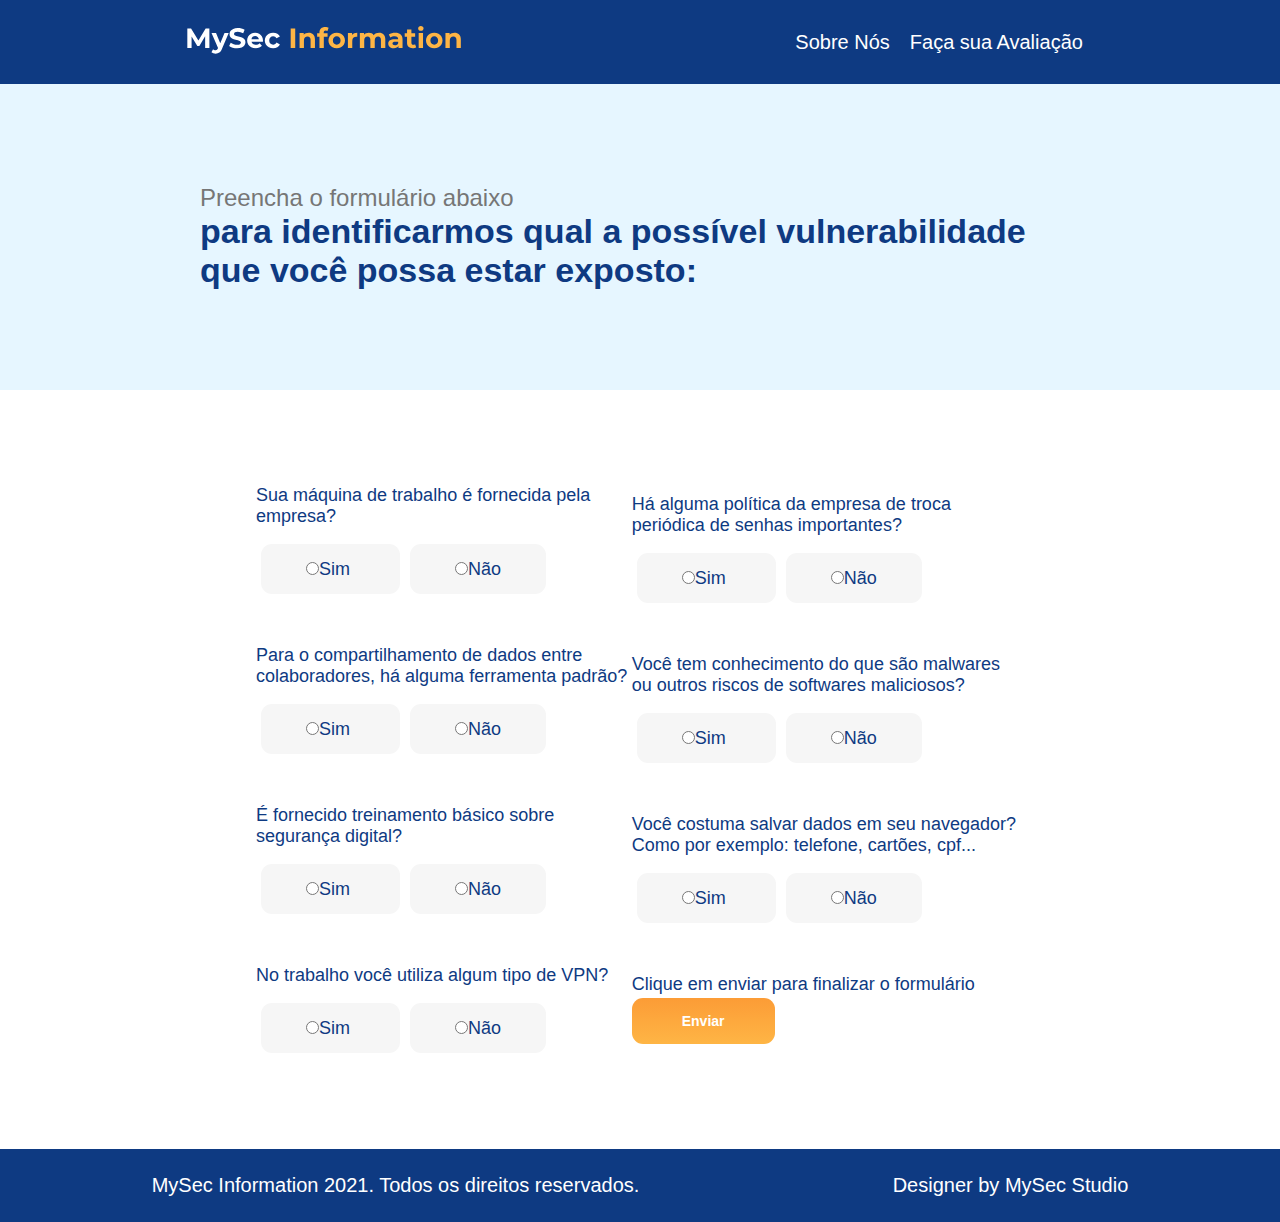
==== pages/avaliacao.html @ f7ecad49 "Add files via upload" ====
<!DOCTYPE html>
<html lang="en">
<head>
    <meta charset="UTF-8">
    <meta name="viewport" content="width=device-width, initial-scale=1.0">
    

    <link rel="stylesheet" href="../style.css">

    <script src="../scripts/formulario.js"></script>

    <title>Avaliação | MySec Information</title>
</head>
<body>
    <section class="header">
        <nav class="headerItens">
            <li>
                <img class="logo" src="/images/MySec Information.svg" alt="MySec Information Logo">
            </li>
            <ul class="headerItensMenu">
                <li><a href="../index.html">Sobre Nós</a></li>
                <li><a href="./avaliacao.html">Faça sua Avaliação</a></li>
            </ul>
        </nav>
    </section> 

    <section class="formContent">
        <div class="formContentParagrafo">
            <p>Preencha o formulário abaixo <br>
                <span class="textoMaior">para identificarmos qual a possível vulnerabilidade que você possa estar exposto:</span></p>
        </div>
    </section>

    <form method="post" class="form" id="formulario-avaliacao">
        <div class="formCols">
            <div class="formCol1">
                <!-- <div class="formDadosNome">
                    <label for="nome">Nome</label> <br>
                    <input type="text" id="nome" placeholder="Nome Sobrenome" />
                </div> -->


                <div class="pg pergunta1">
                    <p>Sua máquina de trabalho é fornecida pela empresa?</p>
                    <div class="botoesForm">
                        <label class="btn btnSim" for="sim1">
                            <input class="sim" type="radio" name="pergunta1" id="sim1" value="sim"  />Sim
                        </label>

                        <label class="btn btnNao" for="nao1">
                            <input class="nao" type="radio" name="pergunta1" id="nao1" value="nao" />Não
                        </label>
                    </div>
                </div>


                <div class="pg pergunta2">
                    <p>Para o compartilhamento de dados entre colaboradores, há alguma ferramenta padrão?</p>
                    <div class="botoesForm">
                        <label class="btn btnSim" for="sim2">
                            <input class="sim" type="radio" name="pergunta2" id="sim2" value="sim"  />Sim
                        </label>

                        <label class="btn btnNao" for="nao2">
                            <input class="nao" type="radio" name="pergunta2" id="nao2" value="nao" />Não
                        </label>
                    </div>
                </div>


                <div class="pg pergunta3">
                    <p>É fornecido treinamento básico sobre segurança digital?</p>
                    <div class="botoesForm">
                        <label class="btn btnSim" for="sim3">
                            <input class="sim" type="radio" name="pergunta3" id="sim3" value="sim"  />Sim
                        </label>

                        <label class="btn btnNao" for="nao3">
                            <input class="nao" type="radio" name="pergunta3" id="nao3" value="nao" />Não
                        </label>
                    </div>
                </div>


                <div class="pg pergunta4">
                    <p>No trabalho você utiliza algum tipo de VPN?</p>
                    <div class="botoesForm">
                        <label class="btn btnSim" for="sim4">
                            <input class="sim" type="radio" name="pergunta4" id="sim4" value="sim" />Sim
                        </label>

                        <label class="btn btnNao" for="nao4">
                            <input class="nao" type="radio" name="pergunta4" id="nao4" value="nao" />Não
                        </label>
                    </div>
                </div>
            </div>


            <div class="formCol2">
                <!-- <div class="formDadosEmail">
                    <label for="email">Email</label> <br>
                    <input type="email" id="email" placeholder="your@email.com" />
                </div> -->

                <div class="pg pergunta5">
                    <p>Há alguma política da empresa de troca periódica de senhas importantes?</p>
                    <div class="botoesForm">
                        <label class="btn btnSim" for="sim5">
                            <input class="sim" type="radio" name="pergunta5" id="sim5" value="sim" />Sim
                        </label>

                        <label class="btn btnNao" for="nao5">
                            <input class="nao" type="radio" name="pergunta5" id="nao5" value="nao" />Não
                        </label>
                    </div>
                </div>


                <div class="pg pergunta6">
                    <p>Você tem conhecimento do que são malwares ou outros riscos de softwares maliciosos?</p>
                    <div class="botoesForm">
                        <label class="btn btnSim" for="sim6">
                            <input class="sim" type="radio" name="pergunta6" id="sim6" value="sim" />Sim
                        </label>

                        <label class="btn btnNao" for="nao6">
                            <input class="nao" type="radio" name="pergunta6" id="nao6" value="nao" />Não
                        </label>
                    </div>
                </div>


                <div class="pg perguntaEmail">
                    <p>Você costuma salvar dados em seu navegador? Como por exemplo: telefone, cartões, cpf...</p>
                    <div class="botoesForm">
                        <label class="btn btnSim" for="sim7">
                            <input class="sim" type="radio" name="pergunta7" id="sim7" value="sim" />Sim
                        </label>

                        <label class="btn btnNao" for="nao7">
                            <input class="nao" type="radio" name="pergunta7" id="nao7" value="nao" />Não
                        </label>
                    </div>
                </div>


                <div class="pg botaoEnvio">
                    <label>Clique em enviar para finalizar o formulário</label>
                    <div class="botoesForm">
                        <a class="btnEnvio inputEnviar" href="#" onClick="checkboxNao()">Enviar </a>
                        <!-- <label for="botaoEnviar" class="btnEnvio" >
                            <input class="inputEnviar" id="botaoEnviar" type="submit" value="Enviar" >
                        </label> -->
                    </div>
                </div>
            </div>
        </div>
    </form>



    <footer class="rodapeContainer">
        <p>MySec Information 2021. Todos os direitos reservados.</p>
        <p>Designer by MySec Studio</p>
    </footer>
</body>
</html>
---- style.css ----
* {
    margin: 0;
    padding: 0;
    box-sizing: border-box;
}

/* ========== CORES ========== */
:root {
    --dark-blue: #0E3A82;
    --dark-orange: #FC9C36;
    --soft-orange: #FEB545;
    --color-white: #fff;
    --color-gradient1Blue: #83c9fc;
    --color-gradient2Blue: #4c8fdc;
    --font-color: #767676;
    --color-background: #E6F6FF;
    --color-input: #F6F6F6;
    --color-btnSim: #A7F279;
    --color-btnNao: #FC5959;
    --color-bgcontatos: #f9f9f9;
}

/* ========== HOME TOPO ========== */
.header {
    width: 100vw;
    background: var(--dark-blue);
    padding: 25px;
    font-family: 'Montserrat', sans-serif;
    font-weight: medium;
    font-size: 20px;
    color: var(--color-white);
}

.header .headerItens,
.header .headerItens ul {
    display: flex;
    align-items: center;
    justify-content: space-around;
    list-style: none;
}

.header .headerItens .headerItensMenu li a {
    margin: 0 10px;
    text-decoration: none;
    color: var(--color-white);
}

/* ========== HOME FIRST CONTAINER ========== */
.firstContainer {
    display: flex;
    align-items: center;
    justify-content: space-around;
    background: linear-gradient(130deg, #83c9fc, #4c8fdc);
    height: 800px;
}

.firstContainer .illustration {
    width: auto;
    position: relative;
    top: 80px;
}

.firstContainer .firstContainerContent {
    padding: 0 150px 0 0;
}

.firstContainer .firstContainerContent h1 {
    font-family: 'Montserrat', sans-serif;
    font-weight: bold;
    font-size: 55px;
    line-height: 70px;
    color: var(--color-white);
} 

.firstContainer .firstContainerContent p {
    font-family: 'Montserrat', sans-serif;
    font-weight: medium;
    font-size: 27px;
    color: var(--color-white);
    margin: 38px 0 64px;
}

.button {
    font-family: 'Montserrat', sans-serif;
    font-weight: bold;
    font-size: 14px;
    background: linear-gradient(180deg, #FC9C36, #FEB545);
    padding: 15px 50px;
    border-radius: 11px;
    text-decoration: none;
    color: var(--color-white);
}

.firstContainer .firstContainerContent .button:hover {
    background: #FEB545;
}

/* ========== HOME SECOND CONTAINER ========== */
.secondContainer {
    display: flex;
    align-items: center;
    justify-content: space-between;
    padding: 10% 12%;
}

.secondContainer .secondContainerContent h1 {
    font-family: 'Montserrat', sans-serif;
    font-size: 50px;
    line-height: 70px;
    font-weight: bold;
    color: var(--dark-orange);
}

.secondContainer .secondContainerContent p {
    font-family: 'Montserrat', sans-serif;
    font-size: 24px;
    color: var(--font-color);
}

/* ========== HOME THIRD CONTAINER ========== */
.thirdContainer {
    display: flex;
    align-items: center;
    justify-content: space-between;
    padding: 5% 12%;
    background: var(--color-background);
}

.thirdContainer .thirdContainerContent {
    padding: 0 0 0 10%;
}

.thirdContainer .thirdContainerContent h1 {
    font-family: 'Montserrat', sans-serif;
    font-size: 50px;
    line-height: 70px;
    font-weight: bold;
    color: var(--dark-blue);
}

.thirdContainer .thirdContainerContent p {
    font-family: 'Montserrat', sans-serif;
    font-size: 24px;
    color: var(--font-color);
}

.thirdContainer .thirdContainerContent .miniAlert {
    font-size: 14px;
    margin: 38px 0 64px;
}

/* ========== FOOTER ========== */
.rodapeContainer {
    width: 100vw;
    background: var(--dark-blue);
    padding: 25px;
    font-family: 'Montserrat', sans-serif;
    font-weight: medium;
    font-size: 20px;
    color: var(--color-white);
    display: flex;
    align-items: center;
    justify-content: space-around;
}

/* ========== PÁGINA FORMULÁRIO ========== */
.formContent {
    background: var(--color-background);
}

.formContent .formContentParagrafo {
    padding: 100px 200px;
}

.formContent .formContentParagrafo p {
    font-family: 'Montserrat', sans-serif;
    font-size: 24px;
    color: var(--font-color);
}

.formContent .formContentParagrafo p .textoMaior {
    font-family: 'Montserrat', sans-serif;
    font-weight: bold;
    font-size: 34px;
    color: var(--dark-blue);
}

.form {
    padding: 70px 20%;
}

.form .pg {
    padding: 25px 0;
}

.form .formCols {
    font-family: 'Montserrat', sans-serif;
    font-size: 18px;
    color: var(--dark-blue);
    display: flex;
    align-items: center;
    justify-content: space-around;
}

.botoesForm a {
    font-family: 'Montserrat', sans-serif;
    font-weight: bold;
    font-size: 14px;
    background: linear-gradient(180deg, #FC9C36, #FEB545);
    padding: 15px 50px;
    border-radius: 11px;
    text-decoration: none;
    color: var(--color-white);
    border: none;
}

/* .btnEnvio .inputEnviar {

} */

.btnEnvio:hover {
    background: #FEB545;
}

.form input {
    background: var(--color-input);
    padding: 15px 65px 15px 20px;
    border: none;
    border-radius: 11px;
    color: var(--dark-blue);
    margin-top: 20px;
}

.botoesForm {
    padding: 15px 0;
}

.btn {
    background: var(--color-input);
    padding: 15px 45px;
    border: none;
    border-radius: 11px;
    color: var(--dark-blue);
    cursor: pointer;
    margin: 5px;
}

/* input[type="radio"] {
    display: none;
} */

.btnSim:active {
    content: " ";
    background: var(--color-btnSim);
    color: var(--color-white);
    font-weight: bold;
}

.btnNao:active {
    content: " ";
    background: var(--color-btnNao);
    color: var(--color-white);
    font-weight: bold;
}

/* ========== PÁGINA RESULTADO ========== */
.resultadoContent {
    background: var(--color-background);
}

.resultadoContent .resultadoContentParagrafo {
    padding: 100px 200px;
}

.resultadoContent .resultadoContentParagrafo p {
    font-family: 'Montserrat', sans-serif;
    font-size: 24px;
    color: var(--font-color);
}

.resultadoContent .resultadoContentParagrafo p .resultadoTextoMaior {
    font-family: 'Montserrat', sans-serif;
    font-weight: bold;
    font-size: 34px;
    text-transform: uppercase;
    color: var(--dark-blue);
}

.resultado p {
    font-family: 'Montserrat', sans-serif;
    font-size: 20px;
    padding: 100px 10%;
}

.resultadoCuidados {
    padding: 0 10%;
    margin: 0 0 75px 0;
}

.resultadoCuidados h1 {
    font-family: 'Montserrat', sans-serif;
    font-weight: bold;
    font-size: 30px;
    color: var(--dark-orange);
    margin: 30px 0;
}

.resultadoCuidados .cuidados {
    background: var(--color-bgcontatos);
    padding: 30px;
    border-radius: 11px;
    font-family: 'Montserrat', sans-serif;
    font-size: 21px;
    color: var(--font-color);
    /* display: flex;
    align-items: center;
    justify-content: space-around; */
}

.resultadoCuidados .cuidados .listaCuidados {
    list-style: none;
    display: grid;
    grid-template-columns: 1fr 1fr;
}

.resultadoCuidados .cuidados .listaCuidados li {
    padding: 10px;
}

.resultadoCuidados .cuidados .listaCuidados li .bullet {
    color: var(--dark-orange);
}

.resultadoCuidados .voltarHome {
    font-family: 'Montserrat', sans-serif;
    font-weight: bold;
    color: var(--dark-blue);
    margin: 30px 0;
}

.resultadoCuidados .voltarHome a {
    text-decoration: none;
}

/* ========== MOBILE ========== */
@media (max-height: 768px) {
    .firstContainer .illustration {
        width: 100%;
    }

    .secondContainer {
        flex-direction: column;
    }

    .secondIllustration {
        width: 90%;
        margin: 15px 0;
    }

    .thirdContainer {
        flex-direction: column;
    }

    .thirdContainer .thirdIllustration {
        width: 80%;
    }
}

@media (max-width: 768px) {
    .header .headerItens .logo {
        width: 90%
    }

    .header .headerItens .headerItensMenu {
        text-align: center;
        font-size: 15px;
    }

    .firstContainer {
        flex-direction: column;
        padding-bottom: 40px;
    }

    .firstContainer .firstContainerContent {
        padding: 12px;
    }
    
    .firstContainer .firstContainerContent h1 {
        font-size: 45px;
        line-height: 60px;
    } 

    .firstContainer .firstContainerContent p {
        font-size: 20px;
        margin: 38px 0 44px;
    }

    .firstContainer .illustration {
        width: 70%;
        top: 20px;
    }

    .secondContainer {
        flex-direction: column;
        padding: 10% 12px;
    }

    .secondContainer .secondContainerContent h1 {
        font-size: 40px;
        line-height: 50px;
        font-weight: bold;
        color: var(--dark-orange);
    }
    
    .secondContainer .secondContainerContent p {
        font-family: 'Montserrat', sans-serif;
        font-size: 20px;
    }

    .secondIllustration {
        width: 90%;
        margin: 15px 0;
    }

    .thirdContainer {
        flex-direction: column;
        padding: 10% 12px;
    }

    .thirdContainer .thirdContainerContent h1 {
        font-size: 40px;
        line-height: 50px;
        font-weight: bold;
        color: var(--dark-blue);
    }
    
    .thirdContainer .thirdContainerContent p {
        font-family: 'Montserrat', sans-serif;
        font-size: 20px;
    }
    
    .thirdContainer .thirdContainerContent .miniAlert {
        font-size: 14px;
        margin: 38px 0 64px;
    }

    .thirdContainer .thirdContainerContent {
        padding: 10% 12px;
    }

    .thirdContainer .thirdIllustration {
        width: 90%;
    }

    .rodapeContainer {
        flex-direction: column;
    }

    .rodapeContainer p {
        text-align: center;
        font-size: 15px;
    }

    .formContent .formContentParagrafo {
        padding: 35px;
    }
    
    .formContent .formContentParagrafo p {
        font-family: 'Montserrat', sans-serif;
        font-size: 20px;
        color: var(--font-color);
    }
    
    .formContent .formContentParagrafo p .textoMaior {
        font-family: 'Montserrat', sans-serif;
        font-weight: bold;
        font-size: 24px;
        color: var(--dark-blue);
    }

    .form {
        padding: 70px 15%;
    }

    .form .formCols {
        flex-direction: column;
    }

    .botoesForm {
        padding: 15px 0;
        display: flex;
        align-items: center;
        justify-content: space-around;
    }

    .resultadoContent .resultadoContentParagrafo {
        padding: 100px 40px;
    }

    .resultadoCuidados .cuidados .listaCuidados {
        list-style: none;
        display: flex;
        flex-direction: column;
    }
}
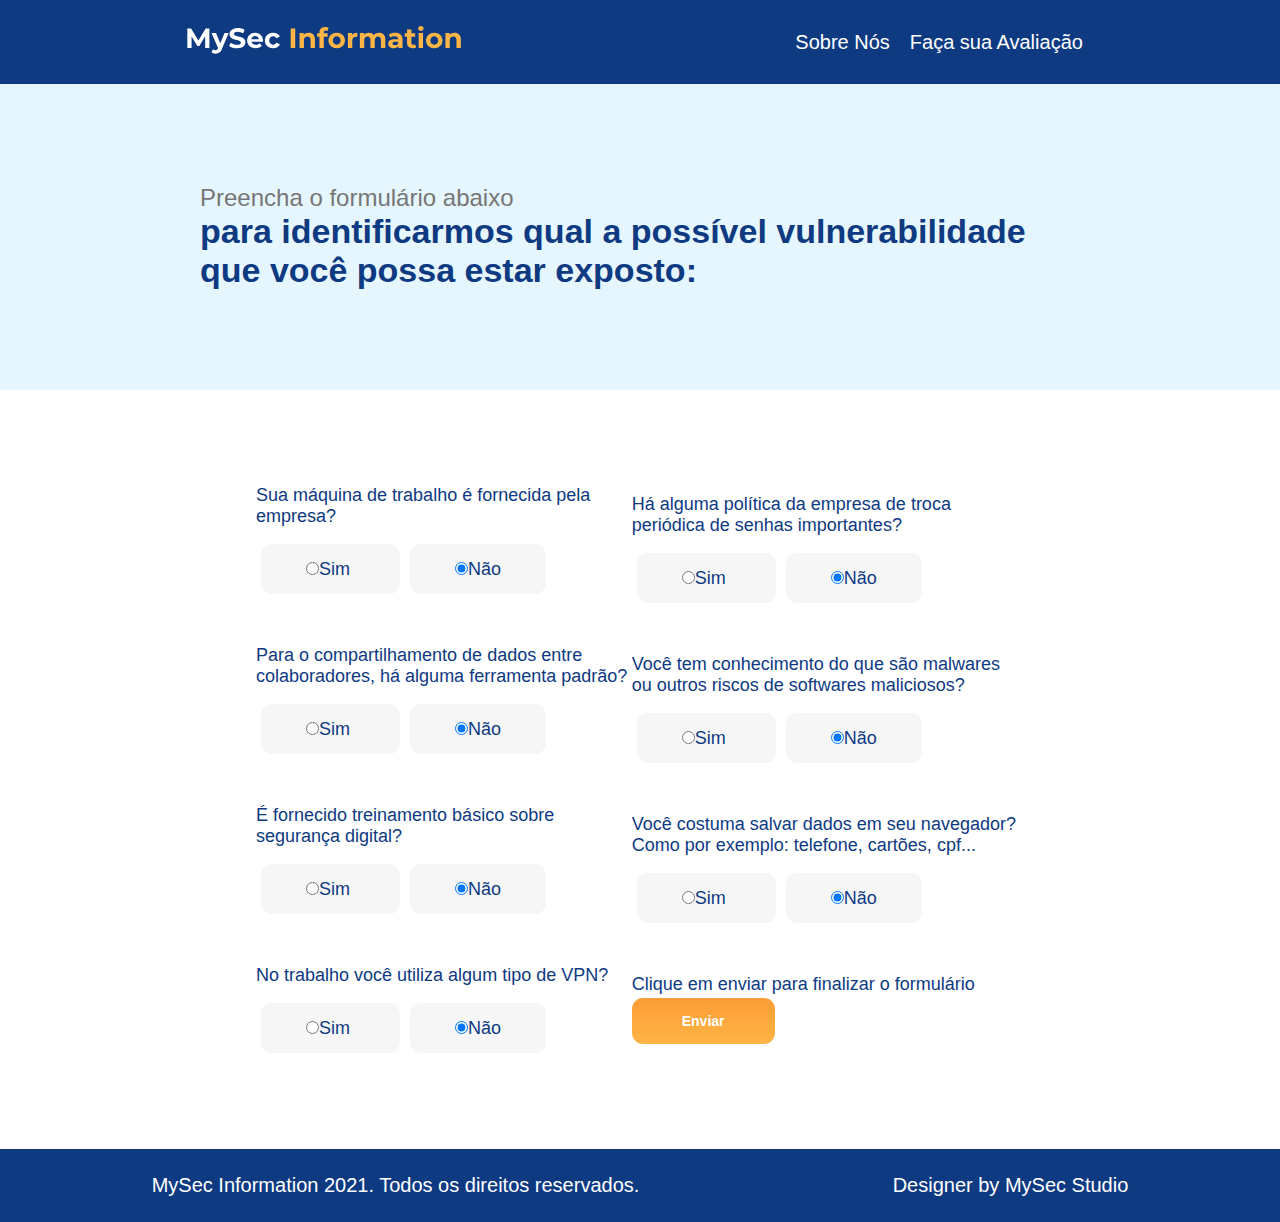
==== commit a074566f: "Update avaliacao.html" ====
--- a/pages/avaliacao.html
+++ b/pages/avaliacao.html
@@ -48,7 +48,7 @@
                         </label>
 
                         <label class="btn btnNao" for="nao1">
-                            <input class="nao" type="radio" name="pergunta1" id="nao1" value="nao" />Não
+                            <input class="nao" type="radio" name="pergunta1" id="nao1" value="nao" checked />Não
                         </label>
                     </div>
                 </div>
@@ -62,7 +62,7 @@
                         </label>
 
                         <label class="btn btnNao" for="nao2">
-                            <input class="nao" type="radio" name="pergunta2" id="nao2" value="nao" />Não
+                            <input class="nao" type="radio" name="pergunta2" id="nao2" value="nao" checked />Não
                         </label>
                     </div>
                 </div>
@@ -76,7 +76,7 @@
                         </label>
 
                         <label class="btn btnNao" for="nao3">
-                            <input class="nao" type="radio" name="pergunta3" id="nao3" value="nao" />Não
+                            <input class="nao" type="radio" name="pergunta3" id="nao3" value="nao" checked />Não
                         </label>
                     </div>
                 </div>
@@ -90,7 +90,7 @@
                         </label>
 
                         <label class="btn btnNao" for="nao4">
-                            <input class="nao" type="radio" name="pergunta4" id="nao4" value="nao" />Não
+                            <input class="nao" type="radio" name="pergunta4" id="nao4" value="nao" checked />Não
                         </label>
                     </div>
                 </div>
@@ -111,7 +111,7 @@
                         </label>
 
                         <label class="btn btnNao" for="nao5">
-                            <input class="nao" type="radio" name="pergunta5" id="nao5" value="nao" />Não
+                            <input class="nao" type="radio" name="pergunta5" id="nao5" value="nao" checked />Não
                         </label>
                     </div>
                 </div>
@@ -125,7 +125,7 @@
                         </label>
 
                         <label class="btn btnNao" for="nao6">
-                            <input class="nao" type="radio" name="pergunta6" id="nao6" value="nao" />Não
+                            <input class="nao" type="radio" name="pergunta6" id="nao6" value="nao" checked />Não
                         </label>
                     </div>
                 </div>
@@ -139,7 +139,7 @@
                         </label>
 
                         <label class="btn btnNao" for="nao7">
-                            <input class="nao" type="radio" name="pergunta7" id="nao7" value="nao" />Não
+                            <input class="nao" type="radio" name="pergunta7" id="nao7" value="nao" checked />Não
                         </label>
                     </div>
                 </div>
@@ -165,4 +165,4 @@
         <p>Designer by MySec Studio</p>
     </footer>
 </body>
-</html>+</html>
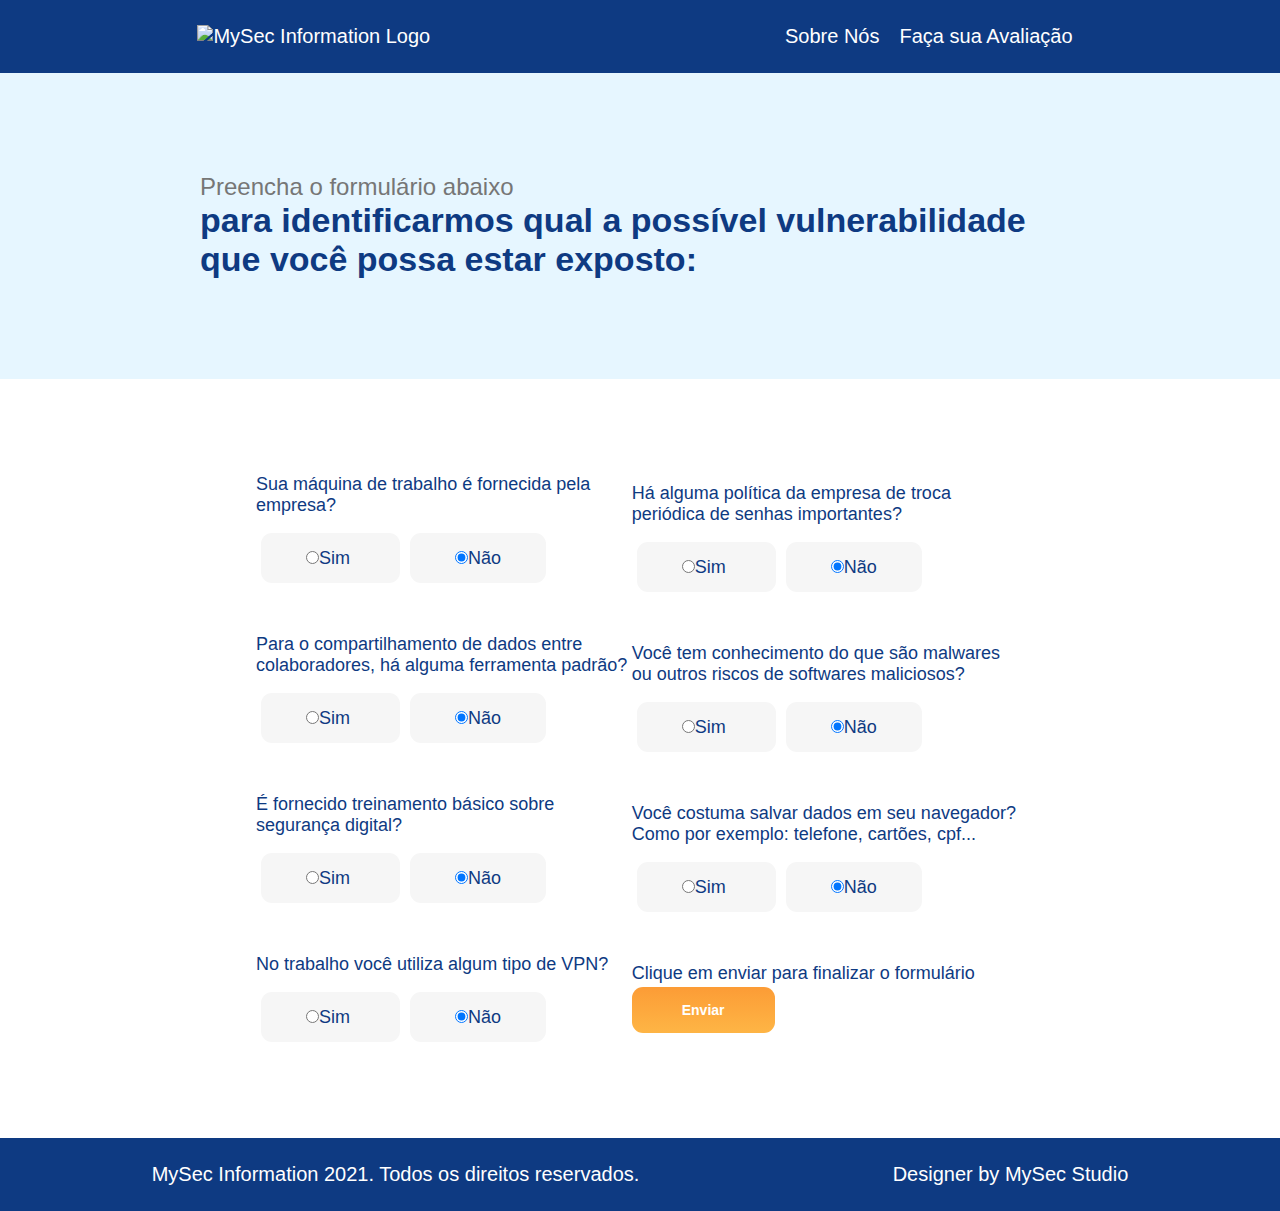
==== commit 503d1355: "Update avaliacao.html" ====
--- a/pages/avaliacao.html
+++ b/pages/avaliacao.html
@@ -15,7 +15,7 @@
     <section class="header">
         <nav class="headerItens">
             <li>
-                <img class="logo" src="/images/MySec Information.svg" alt="MySec Information Logo">
+                <img class="logo" src="./images/MySec Information.svg" alt="MySec Information Logo">
             </li>
             <ul class="headerItensMenu">
                 <li><a href="../index.html">Sobre Nós</a></li>
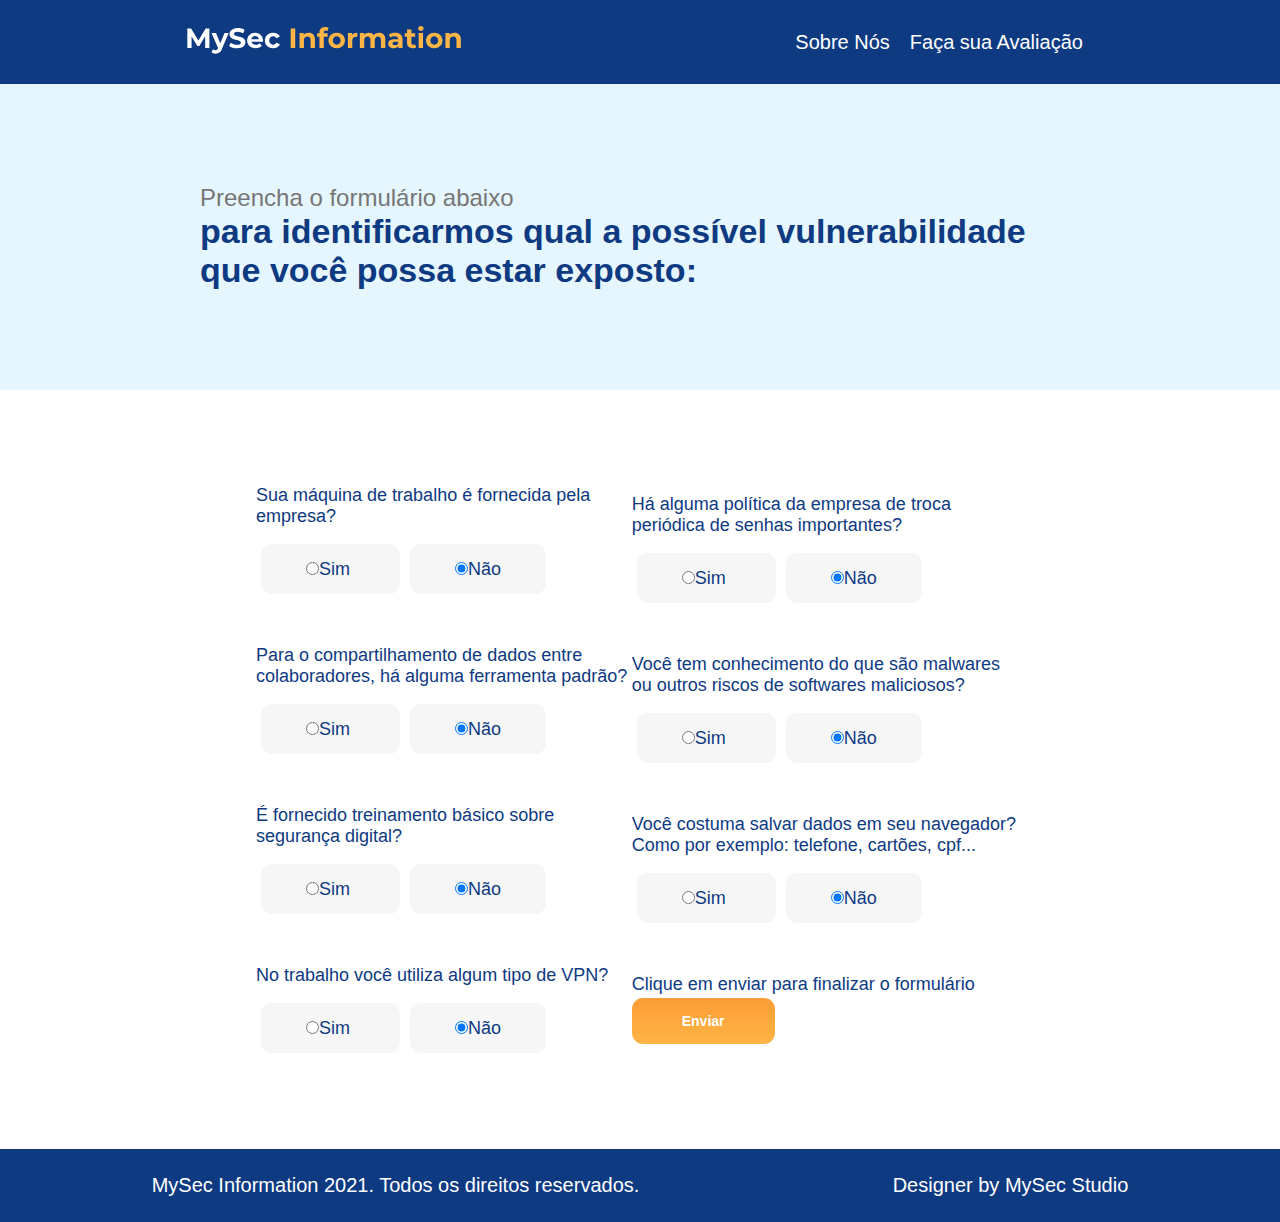
==== commit 3928ca7f: "Update avaliacao.html" ====
--- a/pages/avaliacao.html
+++ b/pages/avaliacao.html
@@ -7,7 +7,7 @@
 
     <link rel="stylesheet" href="../style.css">
 
-    <script src="../scripts/formulario.js"></script>
+    <script src="./scripts/formulario.js"></script>
 
     <title>Avaliação | MySec Information</title>
 </head>
@@ -15,7 +15,7 @@
     <section class="header">
         <nav class="headerItens">
             <li>
-                <img class="logo" src="./images/MySec Information.svg" alt="MySec Information Logo">
+                <img class="logo" src="../images/MySec Information.svg" alt="MySec Information Logo">
             </li>
             <ul class="headerItensMenu">
                 <li><a href="../index.html">Sobre Nós</a></li>
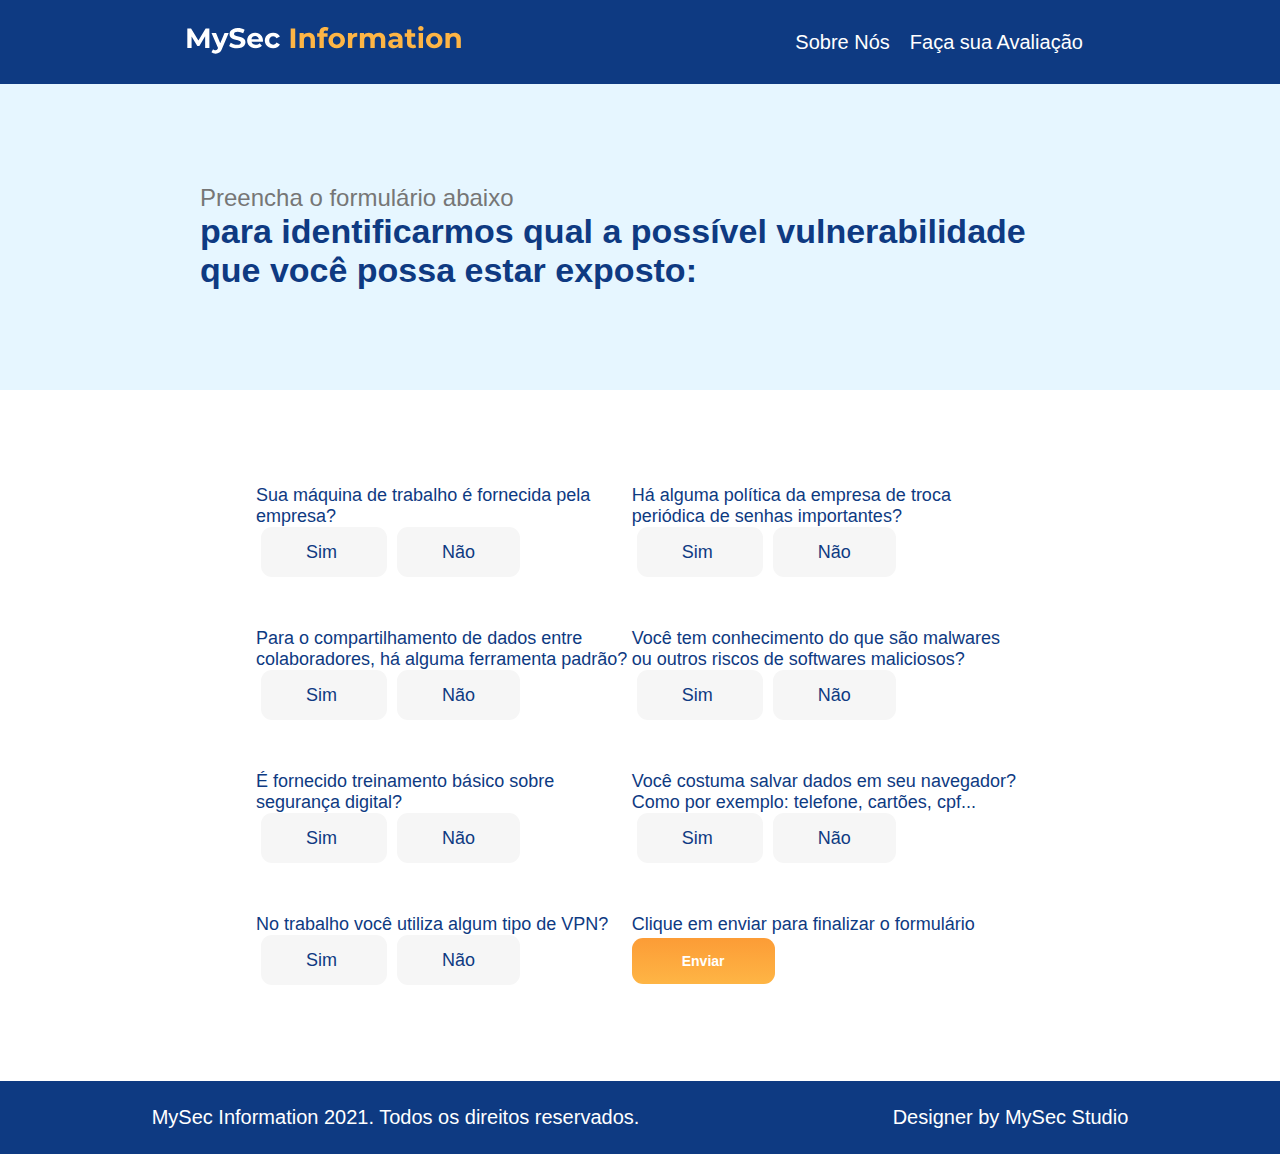
==== commit 45263366: "Update avaliacao.html" ====
--- a/pages/avaliacao.html
+++ b/pages/avaliacao.html
@@ -7,7 +7,7 @@
 
     <link rel="stylesheet" href="../style.css">
 
-    <script src="./scripts/formulario.js"></script>
+    <script src="../scripts/formulario.js"></script>
 
     <title>Avaliação | MySec Information</title>
 </head>
@@ -148,7 +148,7 @@
                 <div class="pg botaoEnvio">
                     <label>Clique em enviar para finalizar o formulário</label>
                     <div class="botoesForm">
-                        <a class="btnEnvio inputEnviar" href="#" onClick="checkboxNao()">Enviar </a>
+                        <a class="btnEnvio inputEnviar" id="send" href="#" onClick="checkboxNao()">Enviar </a>
                         <!-- <label for="botaoEnviar" class="btnEnvio" >
                             <input class="inputEnviar" id="botaoEnviar" type="submit" value="Enviar" >
                         </label> -->
--- a/style.css
+++ b/style.css
@@ -245,9 +245,9 @@
     margin: 5px;
 }
 
-/* input[type="radio"] {
+input[type="radio"] {
     display: none;
-} */
+}
 
 .btnSim:active {
     content: " ";
@@ -502,4 +502,4 @@
         display: flex;
         flex-direction: column;
     }
-}+}
